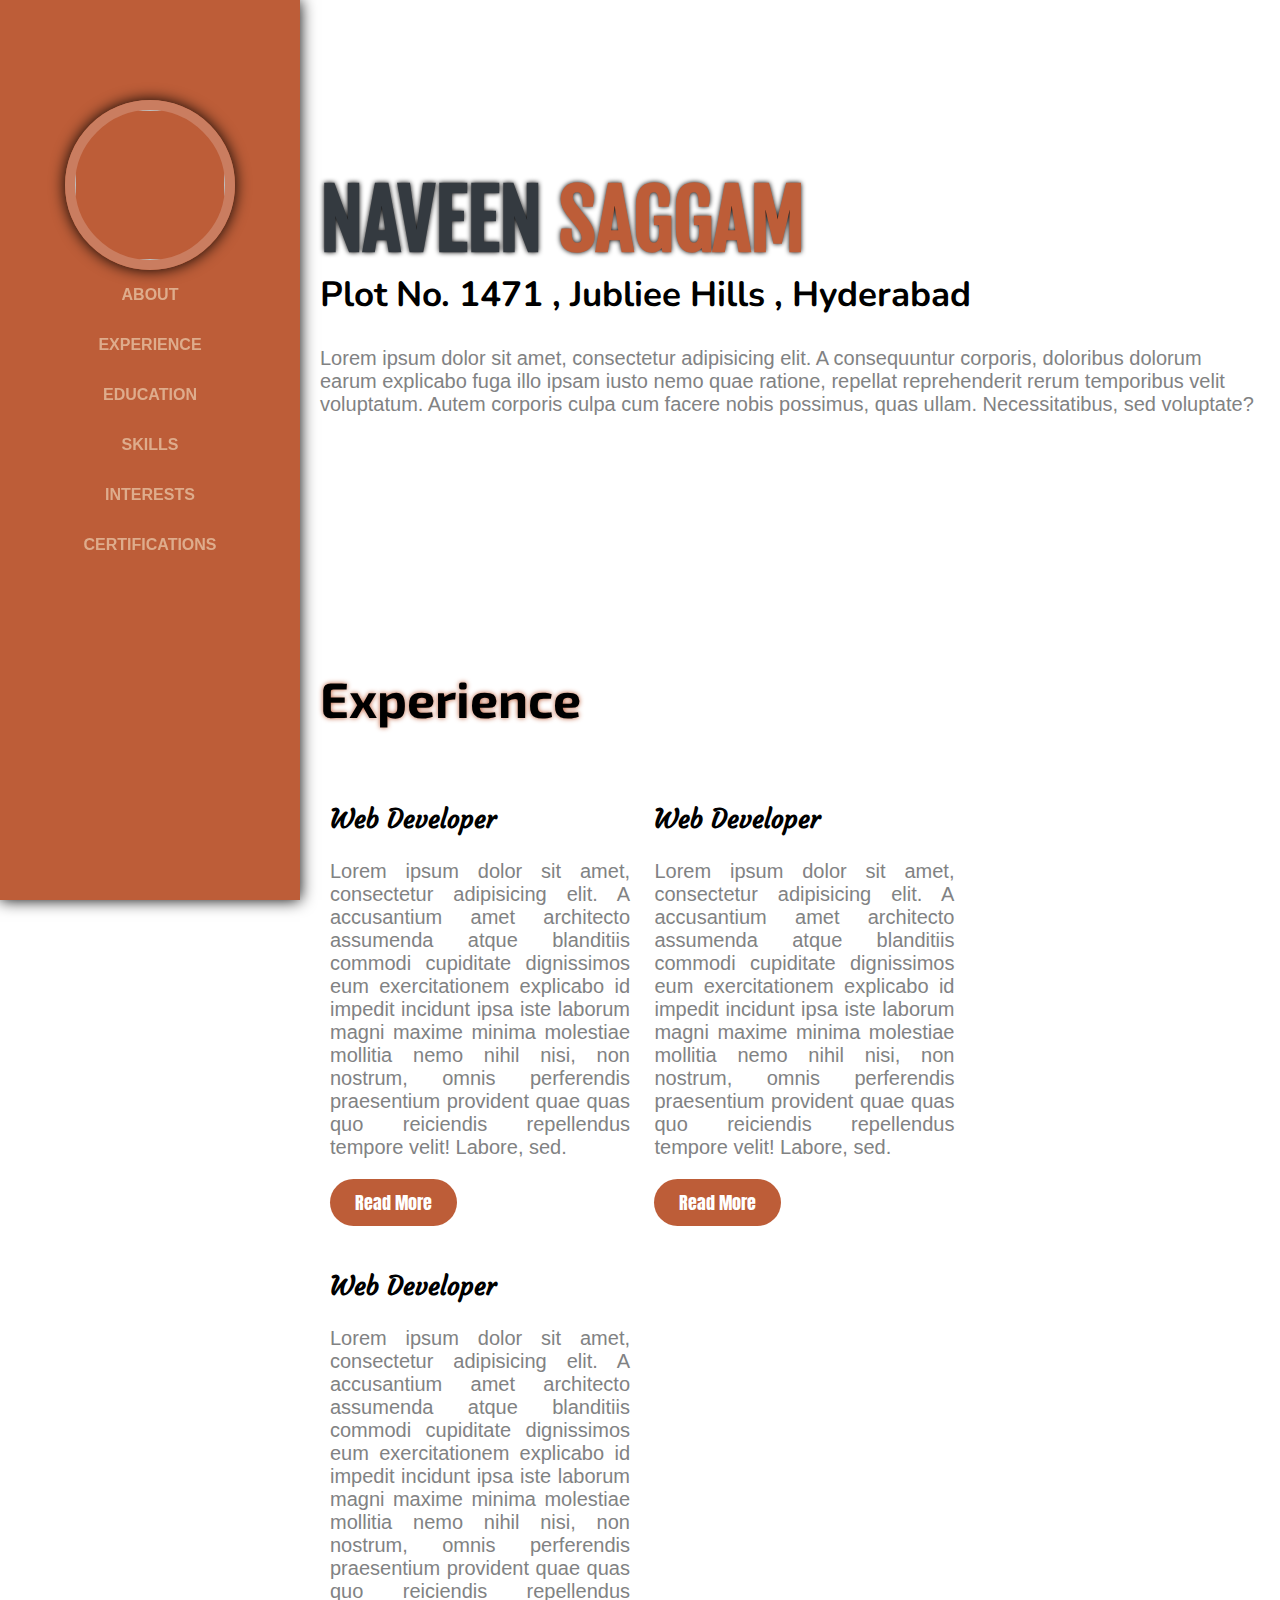
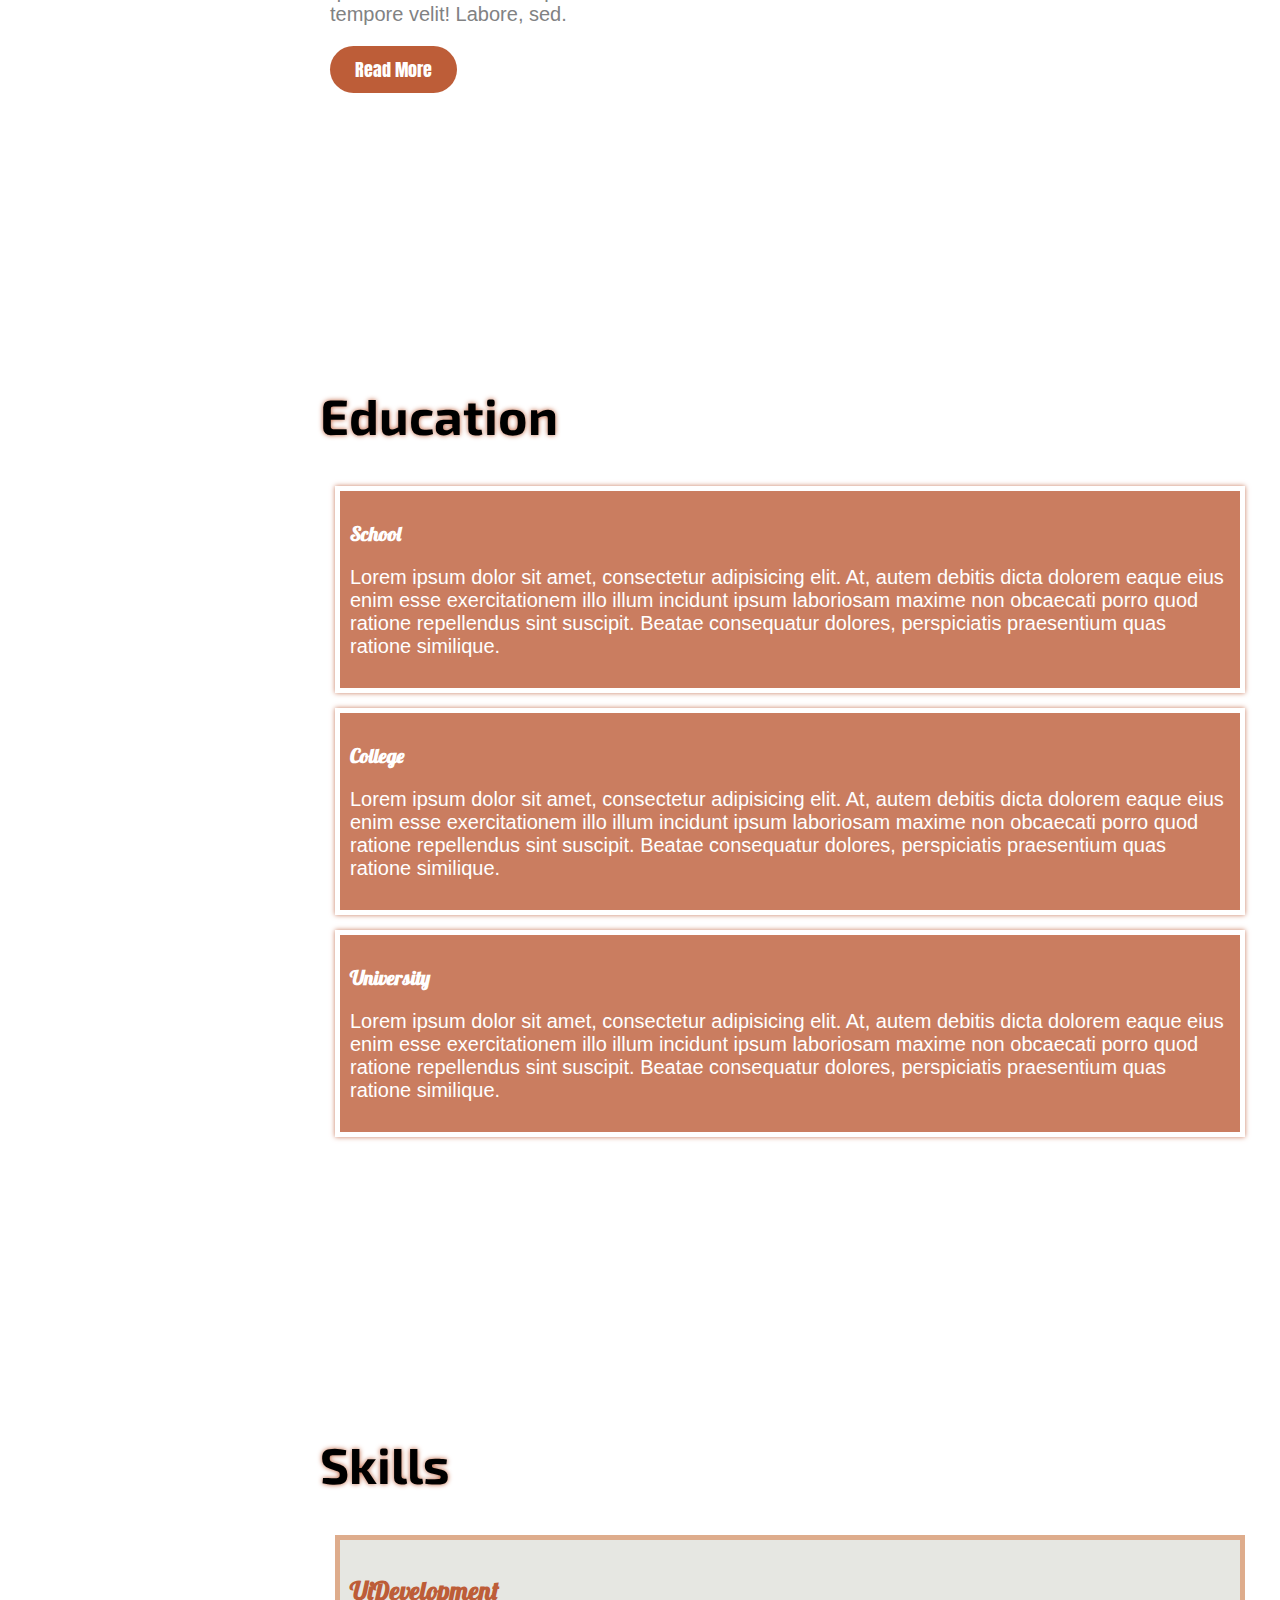
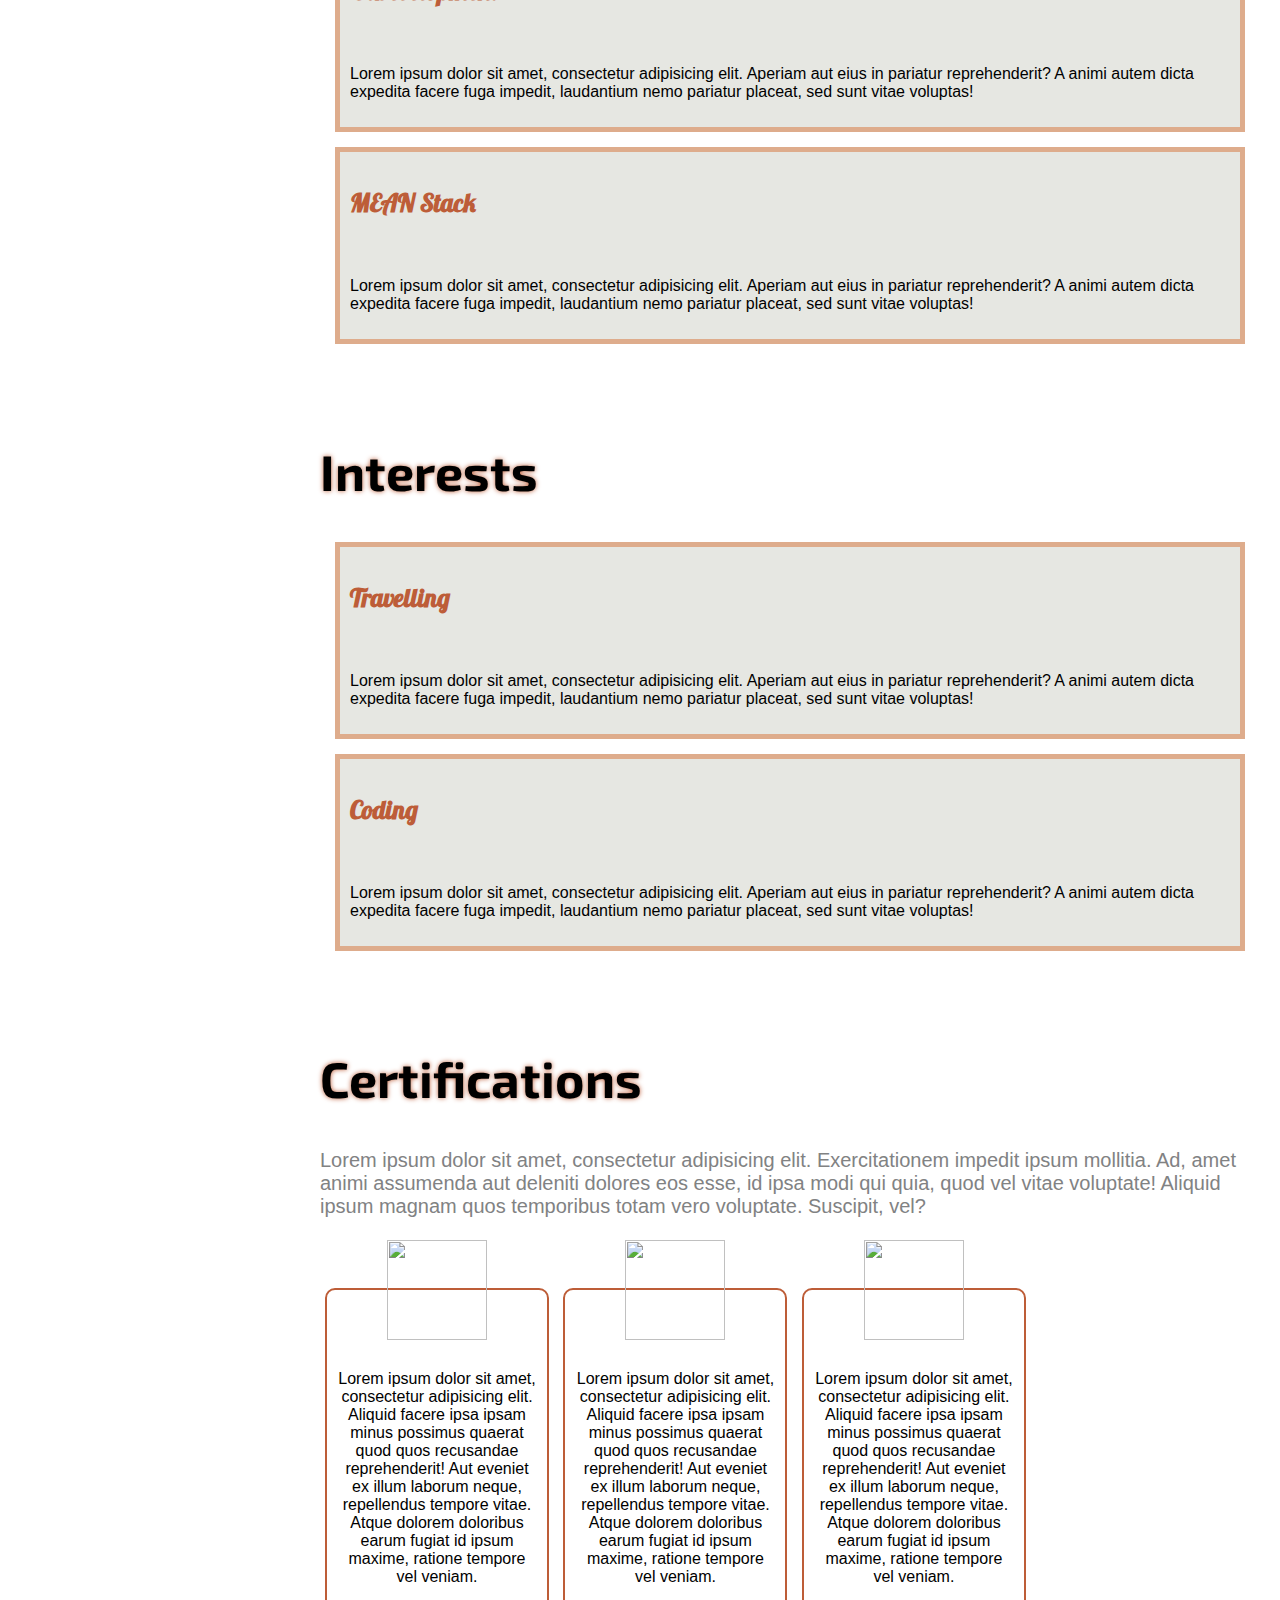
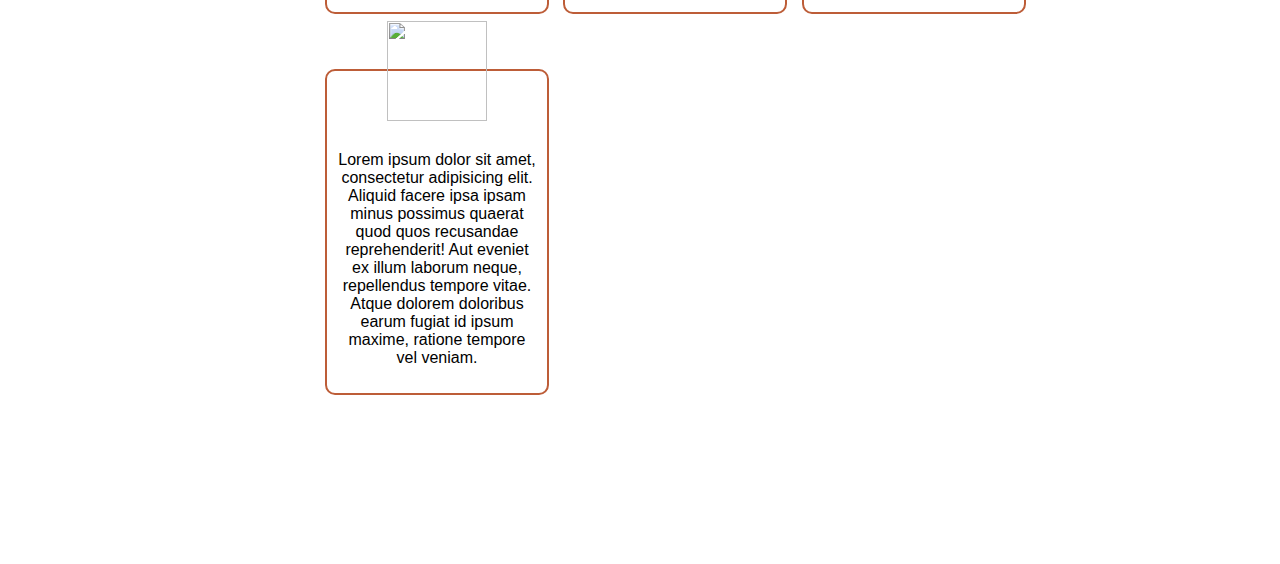
==== index.html @ 3e736664 "added" ====
<!DOCTYPE html>
<html lang="en">
<head>
    <meta charset="UTF-8">
    <title>Online Resume</title>
    <link rel="icon" href="img/image4.png">
    <link href="https://fonts.googleapis.com/css?family=Anton|Black+Han+Sans|Fjalla+One|Lobster|Nunito|Roboto|Rubik|Ubuntu|Sedgwick+Ave|Exo+2|Courgette" rel="stylesheet">
    <link rel="stylesheet" href="https://use.fontawesome.com/releases/v5.5.0/css/all.css" integrity="sha384-B4dIYHKNBt8Bc12p+WXckhzcICo0wtJAoU8YZTY5qE0Id1GSseTk6S+L3BlXeVIU" crossorigin="anonymous">
    <link rel="stylesheet" href="css/font-awesome-5.5.css">
    <link rel="stylesheet" href="styles.css.css">
</head>
<body>

<!-- Side Bar -->
<aside class="sidebar">
    <ul>
        <li>
            <img src="img/naveen.png">
        </li>
        <li>
            <a href="#about-section">About</a>
        </li>
        <li>
            <a href="#exp-section">Experience</a>
        </li>
        <li>
            <a href="#education-section">Education</a>
        </li>
        <li>
            <a href="#skills-section">Skills</a>
        </li>
        <li>
            <a href="#interests-section">Interests</a>
        </li>
        <li>
            <a href="#certification-section">Certifications</a>
        </li>
    </ul>
</aside>


<!-- About Section -->
<section id="about-section">

    <article class="about-article">
        <h1>
            <span class="fname">NAVEEN</span>
            <span class="lname">SAGGAM</span>
        </h1>
        <h2>Plot No. 1471 , Jubliee Hills , Hyderabad</h2>
        <p>Lorem ipsum dolor sit amet, consectetur adipisicing elit. A consequuntur corporis, doloribus dolorum earum explicabo fuga illo ipsam iusto nemo quae ratione, repellat reprehenderit rerum temporibus velit voluptatum. Autem corporis culpa cum facere nobis possimus, quas ullam. Necessitatibus, sed voluptate?</p>
    </article>
</section>

<!-- Experience Section -->
<section id="exp-section">
    <h2 class="main-heading">Experience</h2>

    <article class="exp-article">
        <h3>Web Developer</h3>
        <p>Lorem ipsum dolor sit amet, consectetur adipisicing elit. A accusantium amet architecto assumenda atque blanditiis commodi cupiditate dignissimos eum exercitationem explicabo id impedit incidunt ipsa iste laborum magni maxime minima molestiae mollitia nemo nihil nisi, non nostrum, omnis perferendis praesentium provident quae quas quo reiciendis repellendus tempore velit! Labore, sed.</p>
        <button class="exp-button">Read More</button>
    </article>

    <article class="exp-article">
        <h3>Web Developer</h3>
        <p>Lorem ipsum dolor sit amet, consectetur adipisicing elit. A accusantium amet architecto assumenda atque blanditiis commodi cupiditate dignissimos eum exercitationem explicabo id impedit incidunt ipsa iste laborum magni maxime minima molestiae mollitia nemo nihil nisi, non nostrum, omnis perferendis praesentium provident quae quas quo reiciendis repellendus tempore velit! Labore, sed.</p>
        <button class="exp-button">Read More</button>
    </article>

    <article class="exp-article">
        <h3>Web Developer</h3>
        <p>Lorem ipsum dolor sit amet, consectetur adipisicing elit. A accusantium amet architecto assumenda atque blanditiis commodi cupiditate dignissimos eum exercitationem explicabo id impedit incidunt ipsa iste laborum magni maxime minima molestiae mollitia nemo nihil nisi, non nostrum, omnis perferendis praesentium provident quae quas quo reiciendis repellendus tempore velit! Labore, sed.</p>
        <button class="exp-button">Read More</button>
    </article>
</section>

<!-- Education Section -->
<section id="education-section">
    <h2 class="main-heading">Education</h2>

    <article class="edu-article">
        <h3>School</h3>
        <p>Lorem ipsum dolor sit amet, consectetur adipisicing elit. At, autem debitis dicta dolorem eaque eius enim esse exercitationem illo illum incidunt ipsum laboriosam maxime non obcaecati porro quod ratione repellendus sint suscipit. Beatae consequatur dolores, perspiciatis praesentium quas ratione similique.</p>
    </article>

    <article class="edu-article">
        <h3>College</h3>
        <p>Lorem ipsum dolor sit amet, consectetur adipisicing elit. At, autem debitis dicta dolorem eaque eius enim esse exercitationem illo illum incidunt ipsum laboriosam maxime non obcaecati porro quod ratione repellendus sint suscipit. Beatae consequatur dolores, perspiciatis praesentium quas ratione similique.</p>
    </article>

    <article class="edu-article">
        <h3>University</h3>
        <p>Lorem ipsum dolor sit amet, consectetur adipisicing elit. At, autem debitis dicta dolorem eaque eius enim esse exercitationem illo illum incidunt ipsum laboriosam maxime non obcaecati porro quod ratione repellendus sint suscipit. Beatae consequatur dolores, perspiciatis praesentium quas ratione similique.</p>
    </article>
</section>

<!-- Skills Section -->
<section id="skills-section">
    <h2 class="main-heading">Skills</h2>

    <article class="skills-article">
        <h3>UiDevelopment</h3>
        <div class="skill-icons">
            <i class="fab fa-html5 fa-4x"></i>
            <i class="fab fa-css3-alt fa-4x"></i>
            <i class="fab fa-js-square fa-4x"></i>
            <i class="fab fa-angular fa-4x" ></i>
            <i class="fab fa-node-js fa-4x"></i>
        </div>
        <p>Lorem ipsum dolor sit amet, consectetur adipisicing elit. Aperiam aut eius in pariatur reprehenderit? A animi autem dicta expedita facere fuga impedit, laudantium nemo pariatur placeat, sed sunt vitae voluptas!</p>
    </article>

    <article class="skills-article">
        <h3>MEAN Stack</h3>
        <div>
            <i class="fab fa-angular fa-4x"></i>
            <i class="fab fa-react fa-4x"></i>
            <i class="fab fa-sass fa-4x"></i>
            <i class="fab fa-npm fa-4x"></i>
            <i class="fab fa-node fa-4x"></i>
        </div>
        <p>Lorem ipsum dolor sit amet, consectetur adipisicing elit. Aperiam aut eius in pariatur reprehenderit? A animi autem dicta expedita facere fuga impedit, laudantium nemo pariatur placeat, sed sunt vitae voluptas!</p>
    </article>

</section>

<!-- Interests  Section -->
<section id="interests-section">
    <h2 class="main-heading">Interests</h2>

    <article class="interests-article">
        <h3>Travelling</h3>
        <div class="skill-icons">
            <i class="fas fa-archway fa-3x"></i>
            <i class="fas fa-bus-alt fa-3x"></i>
            <i class="fas fa-map-marked-alt fa-3x"></i>
            <i class="fas fa-plane-departure fa-3x" ></i>
            <i class="fas fa-umbrella-beach fa-3x"></i>
        </div>
        <p>Lorem ipsum dolor sit amet, consectetur adipisicing elit. Aperiam aut eius in pariatur reprehenderit? A animi autem dicta expedita facere fuga impedit, laudantium nemo pariatur placeat, sed sunt vitae voluptas!</p>
    </article>

    <article class="interests-article">
        <h3>Coding</h3>
        <div>
            <i class="fas fa-database fa-4x"></i>
            <i class="fas fa-headphones fa-4x"></i>
            <i class="fas fa-laptop fa-4x"></i>
            <i class="fas fa-power-off fa-4x"></i>
            <i class="fas fa-server fa-4x"></i>
        </div>
        <p>Lorem ipsum dolor sit amet, consectetur adipisicing elit. Aperiam aut eius in pariatur reprehenderit? A animi autem dicta expedita facere fuga impedit, laudantium nemo pariatur placeat, sed sunt vitae voluptas!</p>
    </article>
</section>

<!-- Certifications -->
<section id="certification-section">
    <h2 class="main-heading">Certifications</h2>
    <p class="cert-text">Lorem ipsum dolor sit amet, consectetur adipisicing elit. Exercitationem impedit ipsum mollitia. Ad, amet animi assumenda aut deleniti dolores eos esse, id ipsa modi qui quia, quod vel vitae voluptate! Aliquid ipsum magnam quos temporibus totam vero voluptate. Suscipit, vel?</p>

    <article class="certification-article">
        <img src="img/image4.png">
        <p>Lorem ipsum dolor sit amet, consectetur adipisicing elit. Aliquid facere ipsa ipsam minus possimus quaerat quod quos recusandae reprehenderit! Aut eveniet ex illum laborum neque, repellendus tempore vitae. Atque dolorem doloribus earum fugiat id ipsum maxime, ratione tempore vel veniam.</p>
    </article>

    <article class="certification-article">
        <img src="img/image4.png">
        <p>Lorem ipsum dolor sit amet, consectetur adipisicing elit. Aliquid facere ipsa ipsam minus possimus quaerat quod quos recusandae reprehenderit! Aut eveniet ex illum laborum neque, repellendus tempore vitae. Atque dolorem doloribus earum fugiat id ipsum maxime, ratione tempore vel veniam.</p>
    </article>

    <article class="certification-article">
        <img src="img/image4.png">
        <p>Lorem ipsum dolor sit amet, consectetur adipisicing elit. Aliquid facere ipsa ipsam minus possimus quaerat quod quos recusandae reprehenderit! Aut eveniet ex illum laborum neque, repellendus tempore vitae. Atque dolorem doloribus earum fugiat id ipsum maxime, ratione tempore vel veniam.</p>
    </article>

    <article class="certification-article">
        <img src="img/image4.png">
        <p>Lorem ipsum dolor sit amet, consectetur adipisicing elit. Aliquid facere ipsa ipsam minus possimus quaerat quod quos recusandae reprehenderit! Aut eveniet ex illum laborum neque, repellendus tempore vitae. Atque dolorem doloribus earum fugiat id ipsum maxime, ratione tempore vel veniam.</p>
    </article>
</section>


<br><br><br><br><br><br><br><br>
</body>
</html>
---- styles.css.css ----
/* Add styles here */
html{
    scroll-behavior : smooth;
}
body{
    font-family: Arial, sans-serif;
    margin: 0;
}
/* ------------ sidebar -------------- */
.sidebar{
    background-color: #bd5d38;
    float: left;
    width: 300px;
    text-align: center;
    position: fixed;
    top:0;
    left: 0;
    height: 100%;
    box-shadow: 0 0 15px black;
}
.sidebar ul{
    list-style-type: none;
    padding: 0;
    margin: 0;
}
.sidebar ul li a{
    color: #deac8c;
    text-decoration: none;
    padding: 16px 25px;
    display: block;
    font-size:16px;
    text-transform: uppercase;
    font-weight: bold;
}
.sidebar ul li a:hover{
    color: white;
}
.sidebar img{
    width: 150px;
    height: 150px;
    border-radius: 50%;
    border: 10px solid #ca7d60;
    box-shadow: 0 0 15px black;
    margin-top: 100px;
}
/* ------------ About Section ---------------- */
#about-section{
    margin-left: 300px;
    padding: 20px;
}
.about-article h1{
    font-family: 'Fjalla One', sans-serif;
    font-size: 80px;
    text-shadow: 0 0 5px black;
    margin: 150px 0 0 0;
}
.about-article .fname{
    color: #343a40;
}
.about-article .lname{
    color: #bd5d38;
}
.about-article h2{
    font-family: 'Nunito', sans-serif;
    font-size: 35px;
    margin-top: 0;
}
.about-article p{
    font-size: 20px;
    color: #818283;
}

/* ----------- Experience Section --------------- */
#exp-section{
    margin: 150px 0 200px 300px;
    padding: 20px;
}
.main-heading{
    font-family: 'Exo 2', sans-serif;
    font-size: 50px;
    text-shadow: 0 0 5px #bd5d38;
}
.exp-article{
    width: 300px;
    display: inline-block;
    padding: 10px;
}
.exp-article h3{
    font-family: 'Courgette', cursive;
    font-size: 25px;
}
.exp-article p{
    font-size: 20px;
    color: #818283;
    text-align: justify;
}
.exp-button{
    background-color: #bd5d38;
    color: white;
    border: none;
    font-family: 'Anton', sans-serif;
    font-size: 18px;
    padding: 10px 25px;
    border-radius: 50px;
}

/* ---------------- Education Section ---------------- */
#education-section{
    margin: 150px 0 200px 300px;
    padding: 20px;
}
.edu-article{
    background-color: #ca7d60;
    color: white;
    padding: 10px;
    margin: 15px;
    border: 5px solid white;
    box-shadow: 0 0 5px #ca7d60;
}
.edu-article h3{
    font-family: 'Lobster', cursive;
    font-size: 20px;
}
.edu-article p{
    font-size: 20px;
}

/* --------------------- Skills Section --------------- */
#skills-section{
    margin-left: 300px;
    padding: 20px;
}
.skills-article{
    background-color: #e6e7e2;
    border: 5px solid #deac8c;
    padding: 10px;
    margin: 15px;
}
.skills-article h3{
    font-family: 'Lobster', cursive;
    font-size: 25px;
    color: #bd5d38;
}
.skills-article .fab{
    color: black;
    padding: 0 20px 0 20px;
}
.skills-article .fab:hover{
    color: #bd5d38;;

}

/* ----------------- Interests Section ----------- */
#interests-section{
    margin-left: 300px;
    padding: 20px;
}
.interests-article{
    background-color: #e6e7e2;
    border: 5px solid #deac8c;
    padding: 10px;
    margin: 15px;
}
.interests-article h3{
    font-family: 'Lobster', cursive;
    font-size: 25px;
    color: #bd5d38;
}
.interests-article .fas{
    color: black;
    padding: 0 20px 0 20px;
}
.interests-article .fas:hover{
    color: #bd5d38;;

}

/* ------------- Certifications Section ---------- */
#certification-section{
    margin-left: 300px;
    padding: 20px;
}
.cert-text{
    font-size: 20px;
    color: #818283;
}
.certification-article{
    text-align: center;
    border: 2px solid #bd5d38;
    width: 220px;
    display: inline-block;
    margin: 50px 5px 5px 5px;
    border-radius: 10px;
    transition: all 0.5s;
}
.certification-article:hover{
    background-color: #bd5d38;
    box-shadow: 0 0 15px #bd5d38;
    transform: translateY(-10px);
    cursor: pointer;
}
.certification-article:hover p{
    color: white;
}
.certification-article img{
    width: 100px;
    height: 100px;
    margin-top: -50px;
}
.certification-article p{
    padding: 10px;
    font-size: 16px;
}
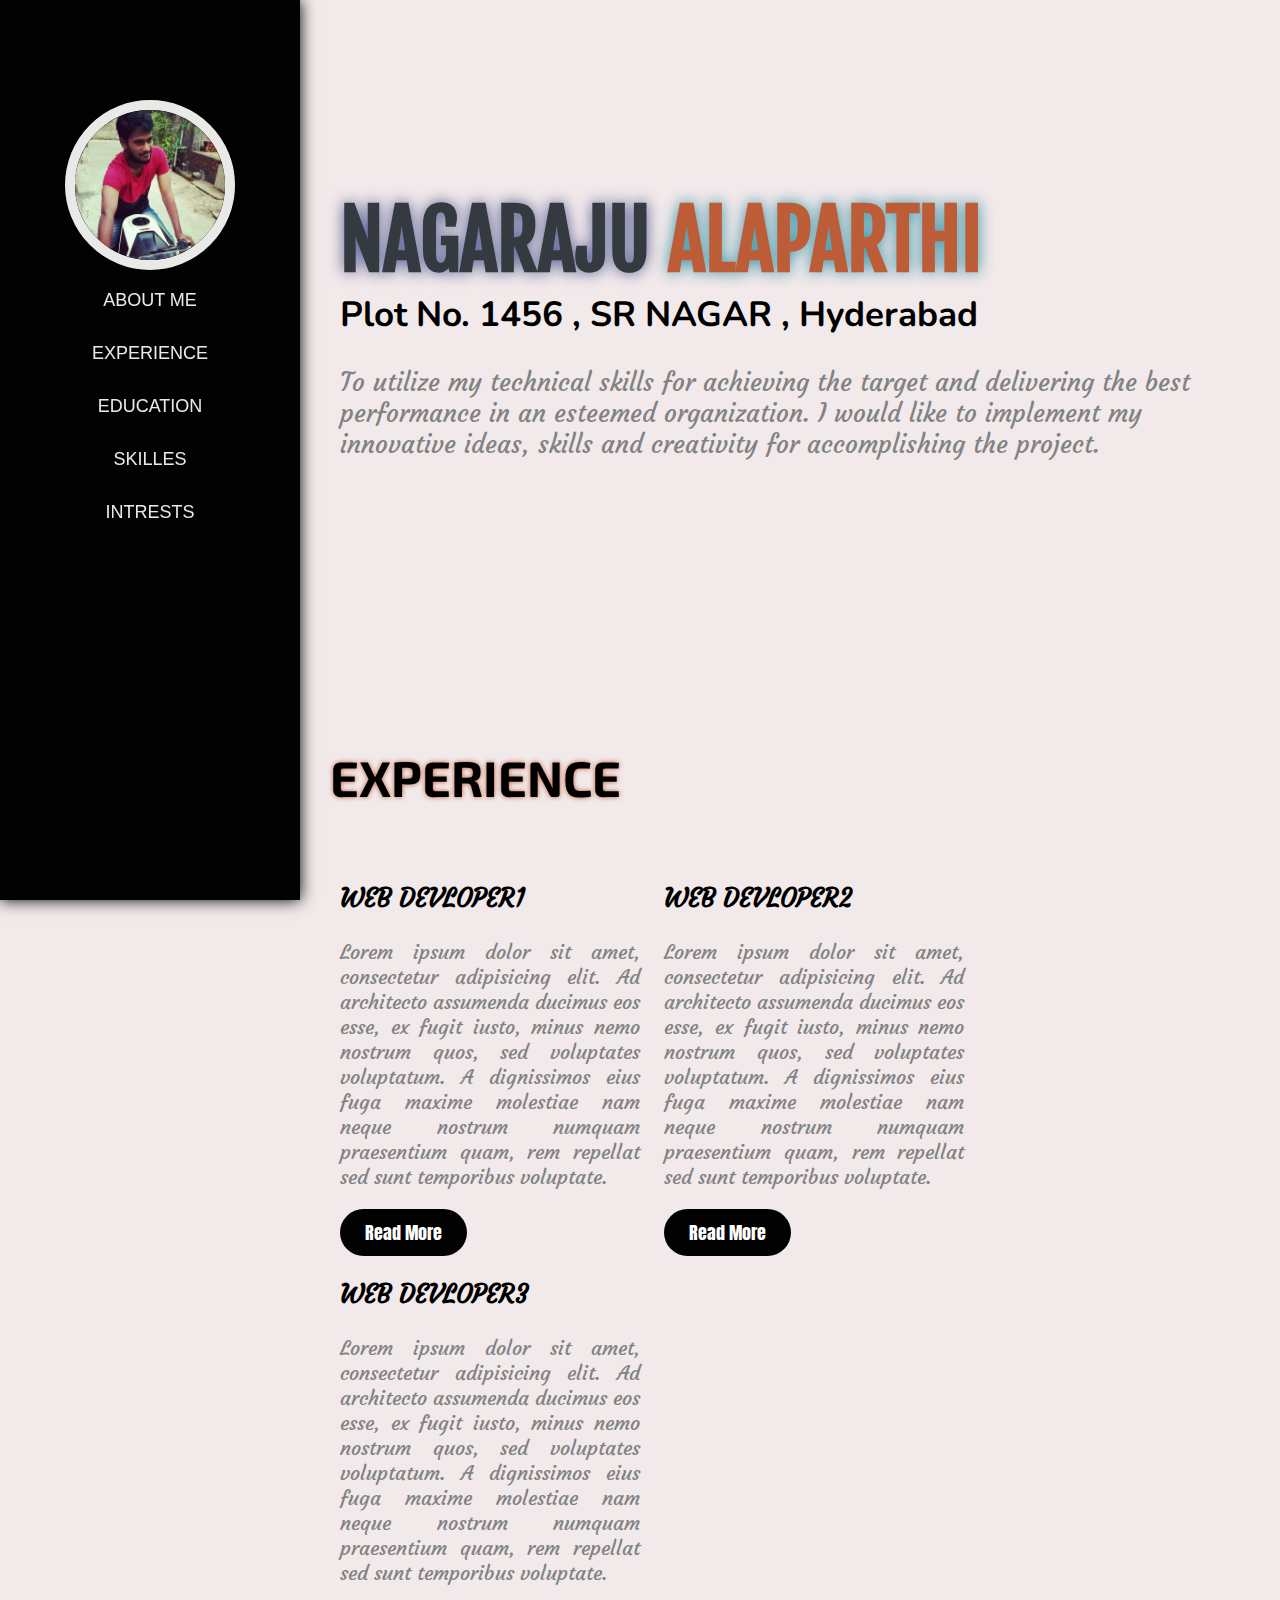
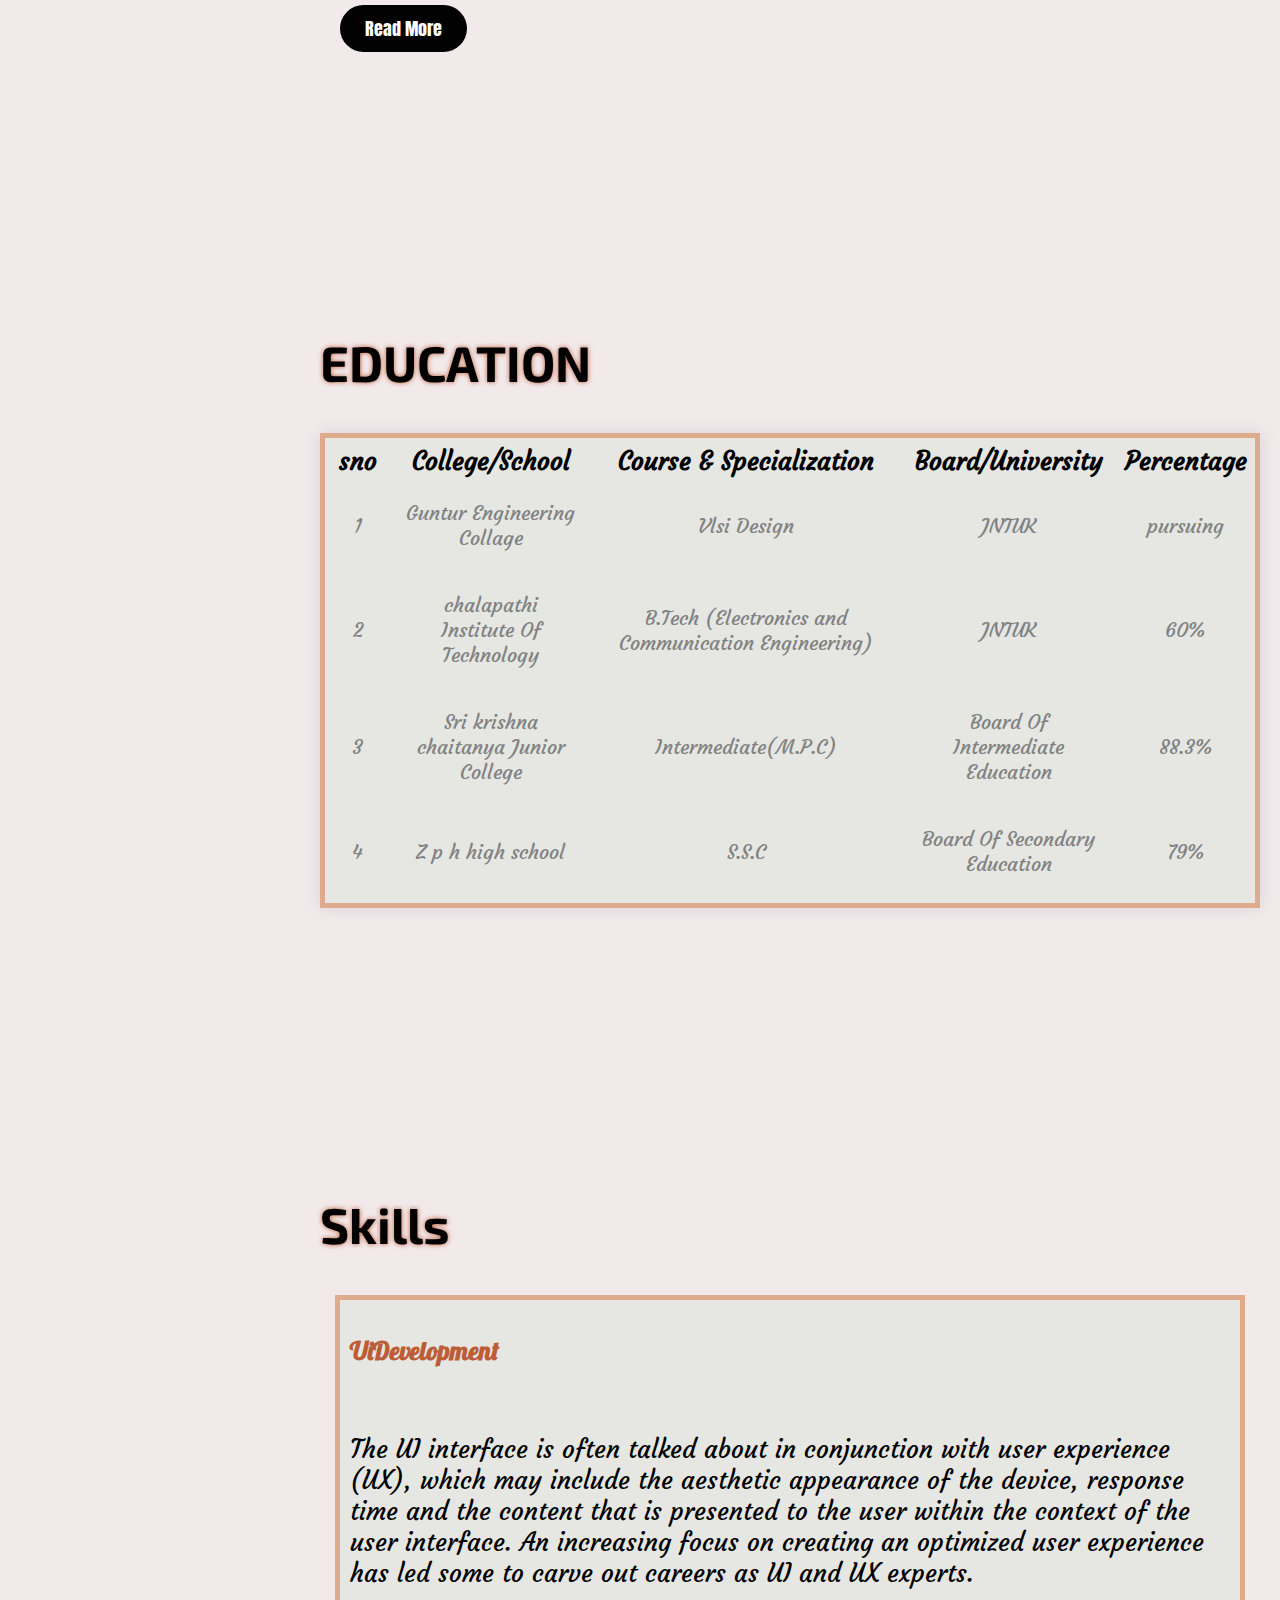
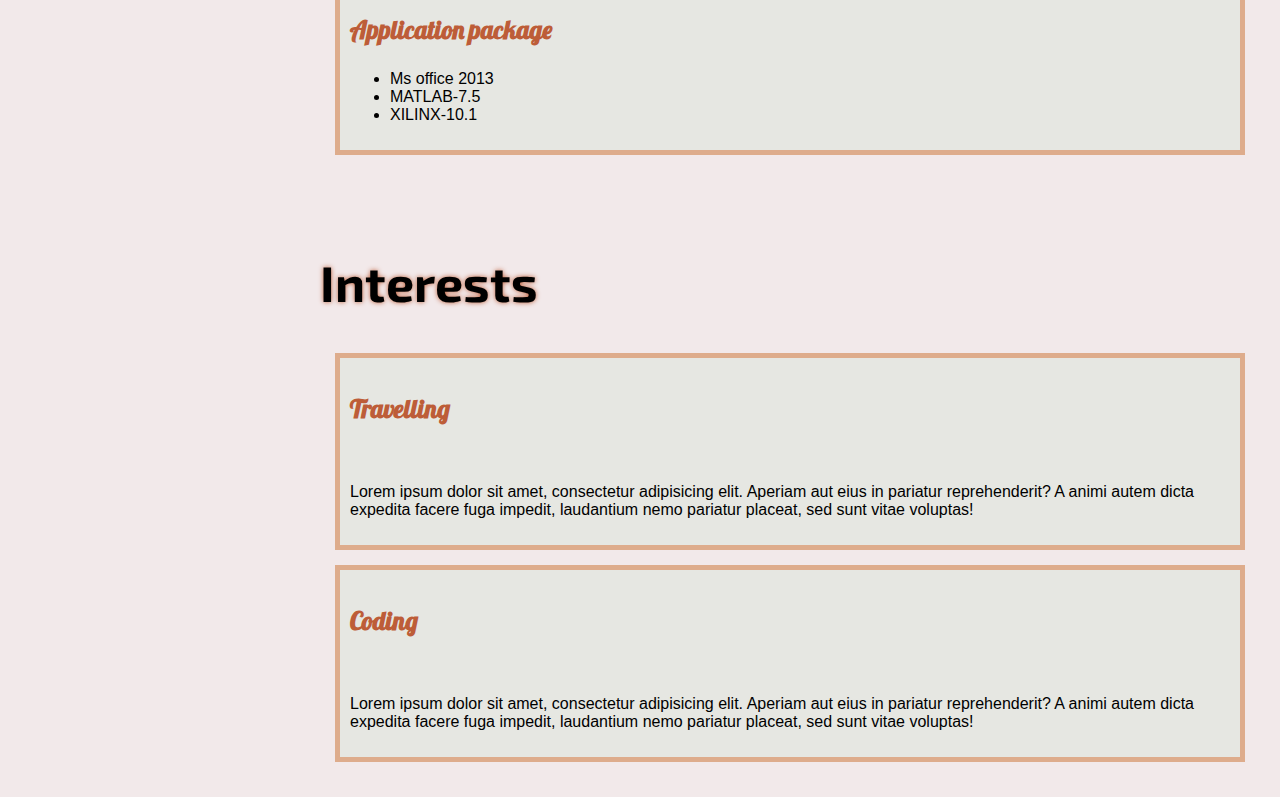
==== commit f7f62389: "remove" ====
--- a/index.html
+++ b/index.html
@@ -1,100 +1,119 @@
-
 <!DOCTYPE html>
 <html lang="en">
 <head>
     <meta charset="UTF-8">
-    <title>Online Resume</title>
-    <link rel="icon" href="img/image4.png">
-    <link href="https://fonts.googleapis.com/css?family=Anton|Black+Han+Sans|Fjalla+One|Lobster|Nunito|Roboto|Rubik|Ubuntu|Sedgwick+Ave|Exo+2|Courgette" rel="stylesheet">
+    <title>My Resume</title>
     <link rel="stylesheet" href="https://use.fontawesome.com/releases/v5.5.0/css/all.css" integrity="sha384-B4dIYHKNBt8Bc12p+WXckhzcICo0wtJAoU8YZTY5qE0Id1GSseTk6S+L3BlXeVIU" crossorigin="anonymous">
     <link rel="stylesheet" href="css/font-awesome-5.5.css">
-    <link rel="stylesheet" href="styles.css.css">
+    <link href="https://fonts.googleapis.com/css?family=Anton|Black+Han+Sans|Fjalla+One|Lobster|Nunito|Roboto|Rubik|Ubuntu|Sedgwick+Ave|Exo+2|Courgette" rel="stylesheet">
+    <link rel="stylesheet" href="styles.css">
 </head>
 <body>
-
-<!-- Side Bar -->
-<aside class="sidebar">
+<!-- side bar-->
+<aside class="asidebar">
     <ul>
         <li>
-            <img src="img/naveen.png">
+            <img src="images/my.jpg">
         </li>
         <li>
-            <a href="#about-section">About</a>
+            <a href="#about-section">ABOUT ME</a>
         </li>
         <li>
-            <a href="#exp-section">Experience</a>
+            <a href="#experience">EXPERIENCE</a>
         </li>
         <li>
-            <a href="#education-section">Education</a>
+            <a href="#education">EDUCATION</a>
         </li>
         <li>
-            <a href="#skills-section">Skills</a>
+            <a href="#skills-section">SKILLES</a>
         </li>
         <li>
-            <a href="#interests-section">Interests</a>
-        </li>
-        <li>
-            <a href="#certification-section">Certifications</a>
+            <a href="#interests-section">INTRESTS</a>
         </li>
     </ul>
+
 </aside>
-
 
 <!-- About Section -->
 <section id="about-section">
 
     <article class="about-article">
         <h1>
-            <span class="fname">NAVEEN</span>
-            <span class="lname">SAGGAM</span>
+            <span class="fname">NAGARAJU</span>
+            <span class="lname">ALAPARTHI</span>
         </h1>
-        <h2>Plot No. 1471 , Jubliee Hills , Hyderabad</h2>
-        <p>Lorem ipsum dolor sit amet, consectetur adipisicing elit. A consequuntur corporis, doloribus dolorum earum explicabo fuga illo ipsam iusto nemo quae ratione, repellat reprehenderit rerum temporibus velit voluptatum. Autem corporis culpa cum facere nobis possimus, quas ullam. Necessitatibus, sed voluptate?</p>
+        <h2>Plot No. 1456 , SR NAGAR , Hyderabad</h2>
+        <p>To utilize my technical skills for achieving the target and delivering the best performance in an esteemed organization. I would like to implement my innovative ideas, skills and creativity for accomplishing the project.</p>
     </article>
 </section>
 
-<!-- Experience Section -->
-<section id="exp-section">
-    <h2 class="main-heading">Experience</h2>
+<!--experience-->
+<section id="experience">
+    <h2 class="main-heading">EXPERIENCE</h2>
+    <article class="ex-article">
+        <H3>WEB DEVLOPER1</H3>
+        <p>Lorem ipsum dolor sit amet, consectetur adipisicing elit. Ad architecto assumenda ducimus eos esse, ex fugit iusto, minus nemo nostrum quos, sed voluptates voluptatum. A dignissimos eius fuga maxime molestiae nam neque nostrum numquam praesentium quam, rem repellat sed sunt temporibus voluptate.</p>
+        <button class="exp-button">Read More</button>
 
-    <article class="exp-article">
-        <h3>Web Developer</h3>
-        <p>Lorem ipsum dolor sit amet, consectetur adipisicing elit. A accusantium amet architecto assumenda atque blanditiis commodi cupiditate dignissimos eum exercitationem explicabo id impedit incidunt ipsa iste laborum magni maxime minima molestiae mollitia nemo nihil nisi, non nostrum, omnis perferendis praesentium provident quae quas quo reiciendis repellendus tempore velit! Labore, sed.</p>
+    </article>
+    <article class="ex-article">
+        <H3>WEB DEVLOPER2</H3>
+        <p>Lorem ipsum dolor sit amet, consectetur adipisicing elit. Ad architecto assumenda ducimus eos esse, ex fugit iusto, minus nemo nostrum quos, sed voluptates voluptatum. A dignissimos eius fuga maxime molestiae nam neque nostrum numquam praesentium quam, rem repellat sed sunt temporibus voluptate.</p>
         <button class="exp-button">Read More</button>
+
     </article>
+    <article class="ex-article">
+        <H3>WEB DEVLOPER3</H3>
+        <p>Lorem ipsum dolor sit amet, consectetur adipisicing elit. Ad architecto assumenda ducimus eos esse, ex fugit iusto, minus nemo nostrum quos, sed voluptates voluptatum. A dignissimos eius fuga maxime molestiae nam neque nostrum numquam praesentium quam, rem repellat sed sunt temporibus voluptate.</p>
+        <button class="exp-button">Read More</button>
 
-    <article class="exp-article">
-        <h3>Web Developer</h3>
-        <p>Lorem ipsum dolor sit amet, consectetur adipisicing elit. A accusantium amet architecto assumenda atque blanditiis commodi cupiditate dignissimos eum exercitationem explicabo id impedit incidunt ipsa iste laborum magni maxime minima molestiae mollitia nemo nihil nisi, non nostrum, omnis perferendis praesentium provident quae quas quo reiciendis repellendus tempore velit! Labore, sed.</p>
-        <button class="exp-button">Read More</button>
-    </article>
-
-    <article class="exp-article">
-        <h3>Web Developer</h3>
-        <p>Lorem ipsum dolor sit amet, consectetur adipisicing elit. A accusantium amet architecto assumenda atque blanditiis commodi cupiditate dignissimos eum exercitationem explicabo id impedit incidunt ipsa iste laborum magni maxime minima molestiae mollitia nemo nihil nisi, non nostrum, omnis perferendis praesentium provident quae quas quo reiciendis repellendus tempore velit! Labore, sed.</p>
-        <button class="exp-button">Read More</button>
     </article>
 </section>
 
-<!-- Education Section -->
-<section id="education-section">
-    <h2 class="main-heading">Education</h2>
+<!--education-->
+<div id="education">
+    <h2 class="main-heading">EDUCATION</h2>
+    <table>
+        <tr>
+           <th>sno</th>
+            <th>College/School</th>
+            <th>Course & Specialization</th>
+            <th>Board/University</th>
+            <th>Percentage</th>
+        </tr>
+        <tr>
+            <td>1</td>
+            <td>Guntur Engineering Collage</td>
+            <td>Vlsi Design</td>
+            <td>JNTUK</td>
+            <td>pursuing</td>
+        </tr>
 
-    <article class="edu-article">
-        <h3>School</h3>
-        <p>Lorem ipsum dolor sit amet, consectetur adipisicing elit. At, autem debitis dicta dolorem eaque eius enim esse exercitationem illo illum incidunt ipsum laboriosam maxime non obcaecati porro quod ratione repellendus sint suscipit. Beatae consequatur dolores, perspiciatis praesentium quas ratione similique.</p>
-    </article>
+       <tr>
+          <td>2</td>
+          <td>chalapathi Institute Of Technology </td>
+          <td>B.Tech
+              (Electronics and Communication Engineering)
+          </td>
+          <td>JNTUK</td>
+          <td>60%</td>
+       </tr>
+        <td>3</td>
+        <td>Sri krishna chaitanya Junior College</td>
+        <td>Intermediate(M.P.C)</td>
+        <td>Board Of Intermediate Education</td>
+        <td>88.3%</td>
+        </tr>
+        <tr>
+            <td>4</td>
+            <td>Z p h high school</td>
+            <td>S.S.C</td>
+            <td>Board  Of Secondary Education</td>
+            <td>79%</td>
+        </tr>
 
-    <article class="edu-article">
-        <h3>College</h3>
-        <p>Lorem ipsum dolor sit amet, consectetur adipisicing elit. At, autem debitis dicta dolorem eaque eius enim esse exercitationem illo illum incidunt ipsum laboriosam maxime non obcaecati porro quod ratione repellendus sint suscipit. Beatae consequatur dolores, perspiciatis praesentium quas ratione similique.</p>
-    </article>
-
-    <article class="edu-article">
-        <h3>University</h3>
-        <p>Lorem ipsum dolor sit amet, consectetur adipisicing elit. At, autem debitis dicta dolorem eaque eius enim esse exercitationem illo illum incidunt ipsum laboriosam maxime non obcaecati porro quod ratione repellendus sint suscipit. Beatae consequatur dolores, perspiciatis praesentium quas ratione similique.</p>
-    </article>
-</section>
+    </table>
+</div>
 
 <!-- Skills Section -->
 <section id="skills-section">
@@ -109,20 +128,16 @@
             <i class="fab fa-angular fa-4x" ></i>
             <i class="fab fa-node-js fa-4x"></i>
         </div>
-        <p>Lorem ipsum dolor sit amet, consectetur adipisicing elit. Aperiam aut eius in pariatur reprehenderit? A animi autem dicta expedita facere fuga impedit, laudantium nemo pariatur placeat, sed sunt vitae voluptas!</p>
+        <p>The UI interface is often talked about in conjunction with user experience (UX), which may include the aesthetic appearance of the device, response time and the content that is presented to the user within the context of the user interface. An increasing focus on creating an optimized user experience has led some to carve out careers as UI and UX experts. </p>
+
+    <h3>Application package </h3>
+        <ul>
+            <li>Ms office 2013</li>
+            <li>MATLAB-7.5</li>
+            <li>XILINX-10.1</li>
+        </ul>
     </article>
 
-    <article class="skills-article">
-        <h3>MEAN Stack</h3>
-        <div>
-            <i class="fab fa-angular fa-4x"></i>
-            <i class="fab fa-react fa-4x"></i>
-            <i class="fab fa-sass fa-4x"></i>
-            <i class="fab fa-npm fa-4x"></i>
-            <i class="fab fa-node fa-4x"></i>
-        </div>
-        <p>Lorem ipsum dolor sit amet, consectetur adipisicing elit. Aperiam aut eius in pariatur reprehenderit? A animi autem dicta expedita facere fuga impedit, laudantium nemo pariatur placeat, sed sunt vitae voluptas!</p>
-    </article>
 
 </section>
 
@@ -155,33 +170,8 @@
     </article>
 </section>
 
-<!-- Certifications -->
-<section id="certification-section">
-    <h2 class="main-heading">Certifications</h2>
-    <p class="cert-text">Lorem ipsum dolor sit amet, consectetur adipisicing elit. Exercitationem impedit ipsum mollitia. Ad, amet animi assumenda aut deleniti dolores eos esse, id ipsa modi qui quia, quod vel vitae voluptate! Aliquid ipsum magnam quos temporibus totam vero voluptate. Suscipit, vel?</p>
-
-    <article class="certification-article">
-        <img src="img/image4.png">
-        <p>Lorem ipsum dolor sit amet, consectetur adipisicing elit. Aliquid facere ipsa ipsam minus possimus quaerat quod quos recusandae reprehenderit! Aut eveniet ex illum laborum neque, repellendus tempore vitae. Atque dolorem doloribus earum fugiat id ipsum maxime, ratione tempore vel veniam.</p>
-    </article>
-
-    <article class="certification-article">
-        <img src="img/image4.png">
-        <p>Lorem ipsum dolor sit amet, consectetur adipisicing elit. Aliquid facere ipsa ipsam minus possimus quaerat quod quos recusandae reprehenderit! Aut eveniet ex illum laborum neque, repellendus tempore vitae. Atque dolorem doloribus earum fugiat id ipsum maxime, ratione tempore vel veniam.</p>
-    </article>
-
-    <article class="certification-article">
-        <img src="img/image4.png">
-        <p>Lorem ipsum dolor sit amet, consectetur adipisicing elit. Aliquid facere ipsa ipsam minus possimus quaerat quod quos recusandae reprehenderit! Aut eveniet ex illum laborum neque, repellendus tempore vitae. Atque dolorem doloribus earum fugiat id ipsum maxime, ratione tempore vel veniam.</p>
-    </article>
-
-    <article class="certification-article">
-        <img src="img/image4.png">
-        <p>Lorem ipsum dolor sit amet, consectetur adipisicing elit. Aliquid facere ipsa ipsam minus possimus quaerat quod quos recusandae reprehenderit! Aut eveniet ex illum laborum neque, repellendus tempore vitae. Atque dolorem doloribus earum fugiat id ipsum maxime, ratione tempore vel veniam.</p>
-    </article>
-</section>
 
 
-<br><br><br><br><br><br><br><br>
+
 </body>
 </html>--- a/styles.css
+++ b/styles.css
@@ -0,0 +1,211 @@
+/* Add styles here */
+body{
+    font-family: "Comic Sans MS", sans-serif;
+    margin: 0px;
+    background-color:#f2e9ea ;
+}
+/* ------------ sidebar -------------- */
+
+.asidebar{
+    background-color:#020202;
+    float: left;
+    width: 300px;
+    text-align: center;
+    top: 0;
+    position: fixed;
+    height: 100%;
+    box-shadow: 0 0 15px black;
+
+}
+.asidebar ul {
+    list-style-type: none;
+    padding: 0px;
+    margin: 0px;
+
+}
+.asidebar ul li a{
+    text-decoration: none;
+    color:#e9e9e7;
+    padding: 16px 25px;
+    display: inline-block;
+    font-size: 18px;
+    font-weight: 100;
+
+}
+.asidebar ul li a:hover{
+    background-color: #e9e9e7;
+    color: red;
+    width: 100px;
+    box-shadow: 0 0 15px red;
+    border-top-right-radius: 50px;
+    border-bottom-left-radius: 50px;
+}
+
+.asidebar img{
+    margin-top: 100px;
+    width: 150px;
+    height: 150px;
+    border-radius: 50%;
+    border: 10px solid #e9e9e7 ;
+}
+.asidebar img:hover{
+    color: #00aeef;
+    background-color: white;
+    cursor: pointer;
+}
+
+
+
+/*--about section----*/
+#about-section{
+    margin-left: 300px;
+    padding: 40px;
+
+}
+.about-article h1{
+    font-family: 'Fjalla One', sans-serif;
+    font-size: 80px;
+    margin: 150px 0 0 0;
+}
+.fname{
+    text-shadow: 0 0 15px #4f5a90;
+    color:#343a40;
+
+}
+.lname{
+    text-shadow:0 0 15px #338fa3;
+    color:#bd5d38;
+}
+ /*---head section h2---*/
+.about-article h2{
+    font-family: 'Nunito', sans-serif;
+    font-size: 35px;
+    margin-top: 0;
+}
+.about-article p{
+    font-family: 'Courgette', cursive;
+    font-size: 25px;
+    color: #818283;
+
+}
+/*experience*/
+#experience{
+    margin: 150px 0 200px 300px;
+    padding: 30px;
+
+
+}
+
+.main-heading{
+    font-family: 'Exo 2', sans-serif;
+    font-size: 50px;
+    text-shadow: 0 0 5px #bd5d38;
+}
+.ex-article{
+    width: 300px;
+    display: inline-block;
+    padding: 10px;
+    height: 150px;
+
+}
+.ex-article h3{
+    font-family: 'Courgette', cursive;
+    font-size: 25px;
+}
+.ex-article p{
+    font-family: 'Courgette', cursive;
+    font-size: 20px;
+    color: #818283;
+    text-align: justify;
+}
+.exp-button {
+    background-color:#020202;
+    color: white;
+    border: none;
+    font-family: 'Anton', sans-serif;
+    font-size: 18px;
+    padding: 10px 25px;
+    border-radius: 50px;
+
+}
+/*education*/
+
+#education{
+    margin: 150px 0 200px 300px;
+    padding: 20px;
+}
+ table{
+    width: 100%;
+    display: inline-block;
+    padding: 5px;
+    text-align: center;
+     background-color: #e6e7e2;
+     border: 5px solid #deac8c;
+     box-shadow: 0 0 15px #d5d4da;
+
+
+}
+ table th{
+     font-family: 'Courgette', cursive;
+     font-size: 25px;
+ }
+ table td{
+     padding: 20px;
+     font-family: 'Courgette', cursive;
+     font-size: 20px;
+     color: #818283;
+ }
+
+/* --------------------- Skills Section --------------- */
+#skills-section{
+    margin-left: 300px;
+    padding: 20px;
+}
+.skills-article{
+    background-color: #e6e7e2;
+    border: 5px solid #deac8c;
+    padding: 10px;
+    margin: 15px;
+}
+.skills-article h3{
+    font-family: 'Lobster', cursive;
+    font-size: 25px;
+    color: #bd5d38;
+}
+.skills-article p {
+    font-family: 'Courgette', cursive;
+    font-size: 25px;
+}
+.skills-article .fab{
+    color: black;
+    padding: 0 20px 0 20px;
+}
+.skills-article .fab:hover{
+    color: #bd5d38;;
+
+}
+
+/* ----------------- Interests Section ----------- */
+#interests-section{
+    margin-left: 300px;
+    padding: 20px;
+}
+.interests-article{
+    background-color: #e6e7e2;
+    border: 5px solid #deac8c;
+    padding: 10px;
+    margin: 15px;
+}
+.interests-article h3{
+    font-family: 'Lobster', cursive;
+    font-size: 25px;
+    color: #bd5d38;
+}
+.interests-article .fas{
+    color: black;
+    padding: 0 20px 0 20px;
+}
+.interests-article .fas:hover{
+    color: #bd5d38;;
+
+}
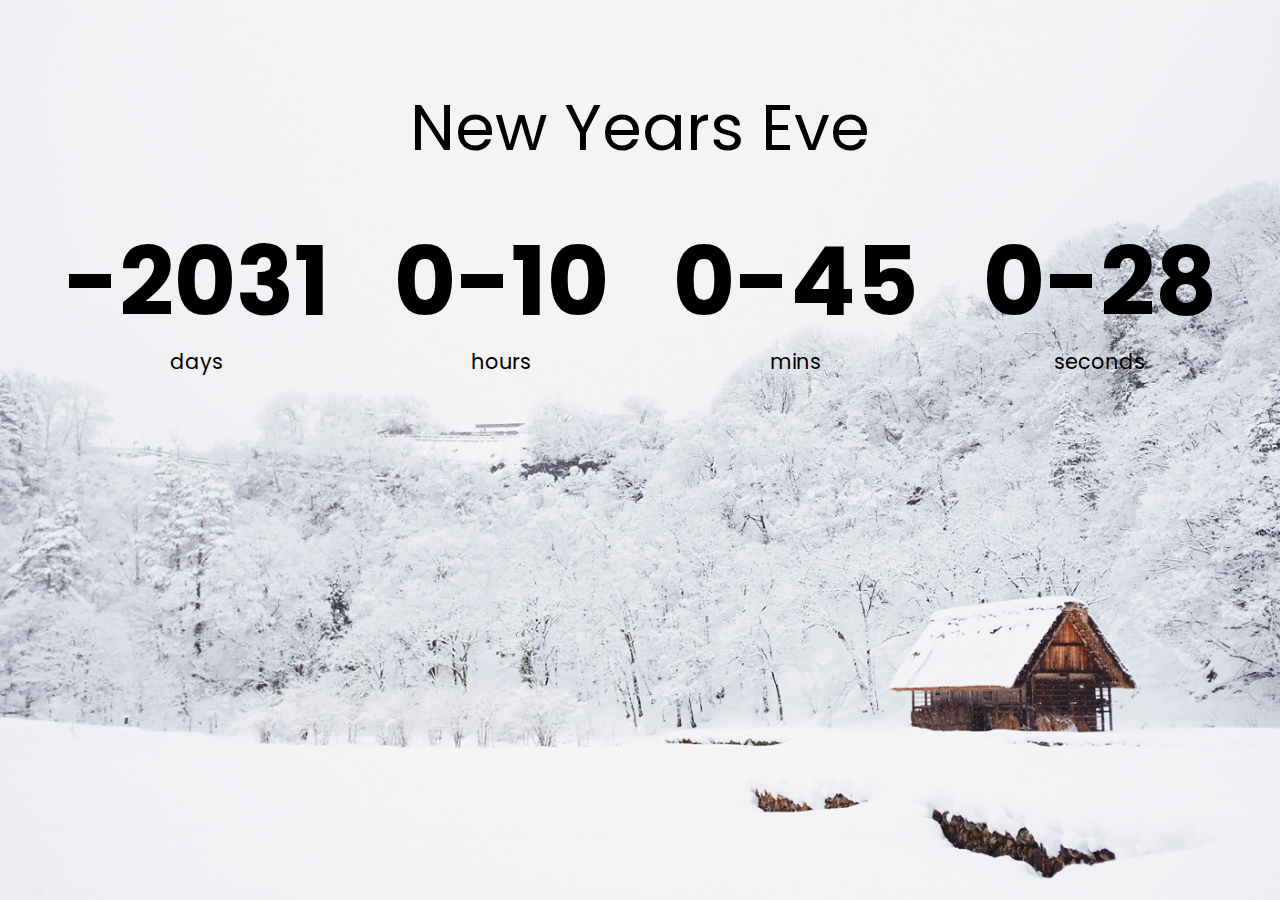
==== commit 323804ba: "publishedfiles" ====
--- a/index.html
+++ b/index.html
@@ -1,177 +1,32 @@
 <!DOCTYPE html>
 <html lang="en">
-<head>
-    <meta charset="UTF-8">
-    <title>My Resume</title>
-    <link rel="stylesheet" href="https://use.fontawesome.com/releases/v5.5.0/css/all.css" integrity="sha384-B4dIYHKNBt8Bc12p+WXckhzcICo0wtJAoU8YZTY5qE0Id1GSseTk6S+L3BlXeVIU" crossorigin="anonymous">
-    <link rel="stylesheet" href="css/font-awesome-5.5.css">
-    <link href="https://fonts.googleapis.com/css?family=Anton|Black+Han+Sans|Fjalla+One|Lobster|Nunito|Roboto|Rubik|Ubuntu|Sedgwick+Ave|Exo+2|Courgette" rel="stylesheet">
-    <link rel="stylesheet" href="styles.css">
-</head>
-<body>
-<!-- side bar-->
-<aside class="asidebar">
-    <ul>
-        <li>
-            <img src="images/my.jpg">
-        </li>
-        <li>
-            <a href="#about-section">ABOUT ME</a>
-        </li>
-        <li>
-            <a href="#experience">EXPERIENCE</a>
-        </li>
-        <li>
-            <a href="#education">EDUCATION</a>
-        </li>
-        <li>
-            <a href="#skills-section">SKILLES</a>
-        </li>
-        <li>
-            <a href="#interests-section">INTRESTS</a>
-        </li>
-    </ul>
+    <head>
+        <meta charset="UTF-8" />
+        <meta name="viewport" content="width=device-width, initial-scale=1.0" />
+        <title>Countdown Timer</title>
+        <link rel="stylesheet" href="style.css" />
+        <script src="script.js" defer></script>
+    </head>
+    <body>
+        <h1>New Years Eve</h1>
 
-</aside>
-
-<!-- About Section -->
-<section id="about-section">
-
-    <article class="about-article">
-        <h1>
-            <span class="fname">NAGARAJU</span>
-            <span class="lname">ALAPARTHI</span>
-        </h1>
-        <h2>Plot No. 1456 , SR NAGAR , Hyderabad</h2>
-        <p>To utilize my technical skills for achieving the target and delivering the best performance in an esteemed organization. I would like to implement my innovative ideas, skills and creativity for accomplishing the project.</p>
-    </article>
-</section>
-
-<!--experience-->
-<section id="experience">
-    <h2 class="main-heading">EXPERIENCE</h2>
-    <article class="ex-article">
-        <H3>WEB DEVLOPER1</H3>
-        <p>Lorem ipsum dolor sit amet, consectetur adipisicing elit. Ad architecto assumenda ducimus eos esse, ex fugit iusto, minus nemo nostrum quos, sed voluptates voluptatum. A dignissimos eius fuga maxime molestiae nam neque nostrum numquam praesentium quam, rem repellat sed sunt temporibus voluptate.</p>
-        <button class="exp-button">Read More</button>
-
-    </article>
-    <article class="ex-article">
-        <H3>WEB DEVLOPER2</H3>
-        <p>Lorem ipsum dolor sit amet, consectetur adipisicing elit. Ad architecto assumenda ducimus eos esse, ex fugit iusto, minus nemo nostrum quos, sed voluptates voluptatum. A dignissimos eius fuga maxime molestiae nam neque nostrum numquam praesentium quam, rem repellat sed sunt temporibus voluptate.</p>
-        <button class="exp-button">Read More</button>
-
-    </article>
-    <article class="ex-article">
-        <H3>WEB DEVLOPER3</H3>
-        <p>Lorem ipsum dolor sit amet, consectetur adipisicing elit. Ad architecto assumenda ducimus eos esse, ex fugit iusto, minus nemo nostrum quos, sed voluptates voluptatum. A dignissimos eius fuga maxime molestiae nam neque nostrum numquam praesentium quam, rem repellat sed sunt temporibus voluptate.</p>
-        <button class="exp-button">Read More</button>
-
-    </article>
-</section>
-
-<!--education-->
-<div id="education">
-    <h2 class="main-heading">EDUCATION</h2>
-    <table>
-        <tr>
-           <th>sno</th>
-            <th>College/School</th>
-            <th>Course & Specialization</th>
-            <th>Board/University</th>
-            <th>Percentage</th>
-        </tr>
-        <tr>
-            <td>1</td>
-            <td>Guntur Engineering Collage</td>
-            <td>Vlsi Design</td>
-            <td>JNTUK</td>
-            <td>pursuing</td>
-        </tr>
-
-       <tr>
-          <td>2</td>
-          <td>chalapathi Institute Of Technology </td>
-          <td>B.Tech
-              (Electronics and Communication Engineering)
-          </td>
-          <td>JNTUK</td>
-          <td>60%</td>
-       </tr>
-        <td>3</td>
-        <td>Sri krishna chaitanya Junior College</td>
-        <td>Intermediate(M.P.C)</td>
-        <td>Board Of Intermediate Education</td>
-        <td>88.3%</td>
-        </tr>
-        <tr>
-            <td>4</td>
-            <td>Z p h high school</td>
-            <td>S.S.C</td>
-            <td>Board  Of Secondary Education</td>
-            <td>79%</td>
-        </tr>
-
-    </table>
-</div>
-
-<!-- Skills Section -->
-<section id="skills-section">
-    <h2 class="main-heading">Skills</h2>
-
-    <article class="skills-article">
-        <h3>UiDevelopment</h3>
-        <div class="skill-icons">
-            <i class="fab fa-html5 fa-4x"></i>
-            <i class="fab fa-css3-alt fa-4x"></i>
-            <i class="fab fa-js-square fa-4x"></i>
-            <i class="fab fa-angular fa-4x" ></i>
-            <i class="fab fa-node-js fa-4x"></i>
+        <div class="countdown-container">
+            <div class="countdown-el days-c">
+                <p class="big-text" id="days">0</p>
+                <span>days</span>
+            </div>
+            <div class="countdown-el hours-c">
+                <p class="big-text" id="hours">0</p>
+                <span>hours</span>
+            </div>
+            <div class="countdown-el mins-c">
+                <p class="big-text" id="mins">0</p>
+                <span>mins</span>
+            </div>
+            <div class="countdown-el seconds-c">
+                <p class="big-text" id="seconds">0</p>
+                <span>seconds</span>
+            </div>
         </div>
-        <p>The UI interface is often talked about in conjunction with user experience (UX), which may include the aesthetic appearance of the device, response time and the content that is presented to the user within the context of the user interface. An increasing focus on creating an optimized user experience has led some to carve out careers as UI and UX experts. </p>
-
-    <h3>Application package </h3>
-        <ul>
-            <li>Ms office 2013</li>
-            <li>MATLAB-7.5</li>
-            <li>XILINX-10.1</li>
-        </ul>
-    </article>
-
-
-</section>
-
-<!-- Interests  Section -->
-<section id="interests-section">
-    <h2 class="main-heading">Interests</h2>
-
-    <article class="interests-article">
-        <h3>Travelling</h3>
-        <div class="skill-icons">
-            <i class="fas fa-archway fa-3x"></i>
-            <i class="fas fa-bus-alt fa-3x"></i>
-            <i class="fas fa-map-marked-alt fa-3x"></i>
-            <i class="fas fa-plane-departure fa-3x" ></i>
-            <i class="fas fa-umbrella-beach fa-3x"></i>
-        </div>
-        <p>Lorem ipsum dolor sit amet, consectetur adipisicing elit. Aperiam aut eius in pariatur reprehenderit? A animi autem dicta expedita facere fuga impedit, laudantium nemo pariatur placeat, sed sunt vitae voluptas!</p>
-    </article>
-
-    <article class="interests-article">
-        <h3>Coding</h3>
-        <div>
-            <i class="fas fa-database fa-4x"></i>
-            <i class="fas fa-headphones fa-4x"></i>
-            <i class="fas fa-laptop fa-4x"></i>
-            <i class="fas fa-power-off fa-4x"></i>
-            <i class="fas fa-server fa-4x"></i>
-        </div>
-        <p>Lorem ipsum dolor sit amet, consectetur adipisicing elit. Aperiam aut eius in pariatur reprehenderit? A animi autem dicta expedita facere fuga impedit, laudantium nemo pariatur placeat, sed sunt vitae voluptas!</p>
-    </article>
-</section>
-
-
-
-
-</body>
-</html>+    </body>
+</html>
--- a/style.css
+++ b/style.css
@@ -0,0 +1,44 @@
+@import url("https://fonts.googleapis.com/css2?family=Poppins:wght@200;400;600&display=swap");
+
+* {
+    box-sizing: border-box;
+}
+
+body {
+    background-image: url("./snow.jpg");
+    background-size: cover;
+    background-position: center center;
+    display: flex;
+    flex-direction: column;
+    align-items: center;
+    min-height: 100vh;
+    font-family: "Poppins", sans-serif;
+    margin: 0;
+}
+
+h1 {
+    font-weight: normal;
+    font-size: 4rem;
+    margin-top: 5rem;
+}
+
+.countdown-container {
+    display: flex;
+    flex-wrap: wrap;
+    justify-content: center;
+}
+
+.big-text {
+    font-weight: bold;
+    font-size: 6rem;
+    line-height: 1;
+    margin: 1rem 2rem;
+}
+
+.countdown-el {
+    text-align: center;
+}
+
+.countdown-el span {
+    font-size: 1.3rem;
+}
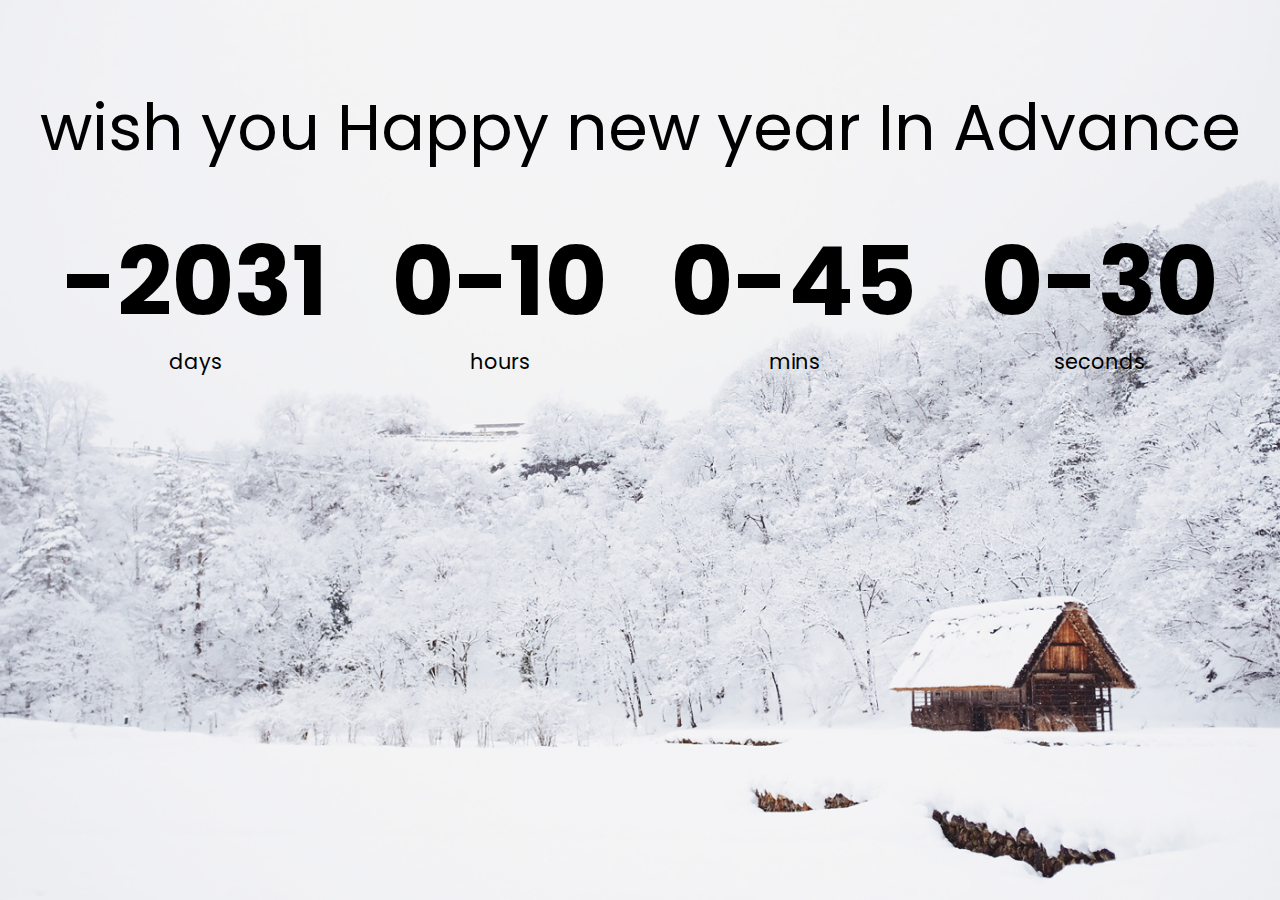
==== commit 5cd4f33b: "update" ====
--- a/index.html
+++ b/index.html
@@ -8,7 +8,7 @@
         <script src="script.js" defer></script>
     </head>
     <body>
-        <h1>New Years Eve</h1>
+        <h1>wish you Happy new year In Advance</h1>
 
         <div class="countdown-container">
             <div class="countdown-el days-c">
